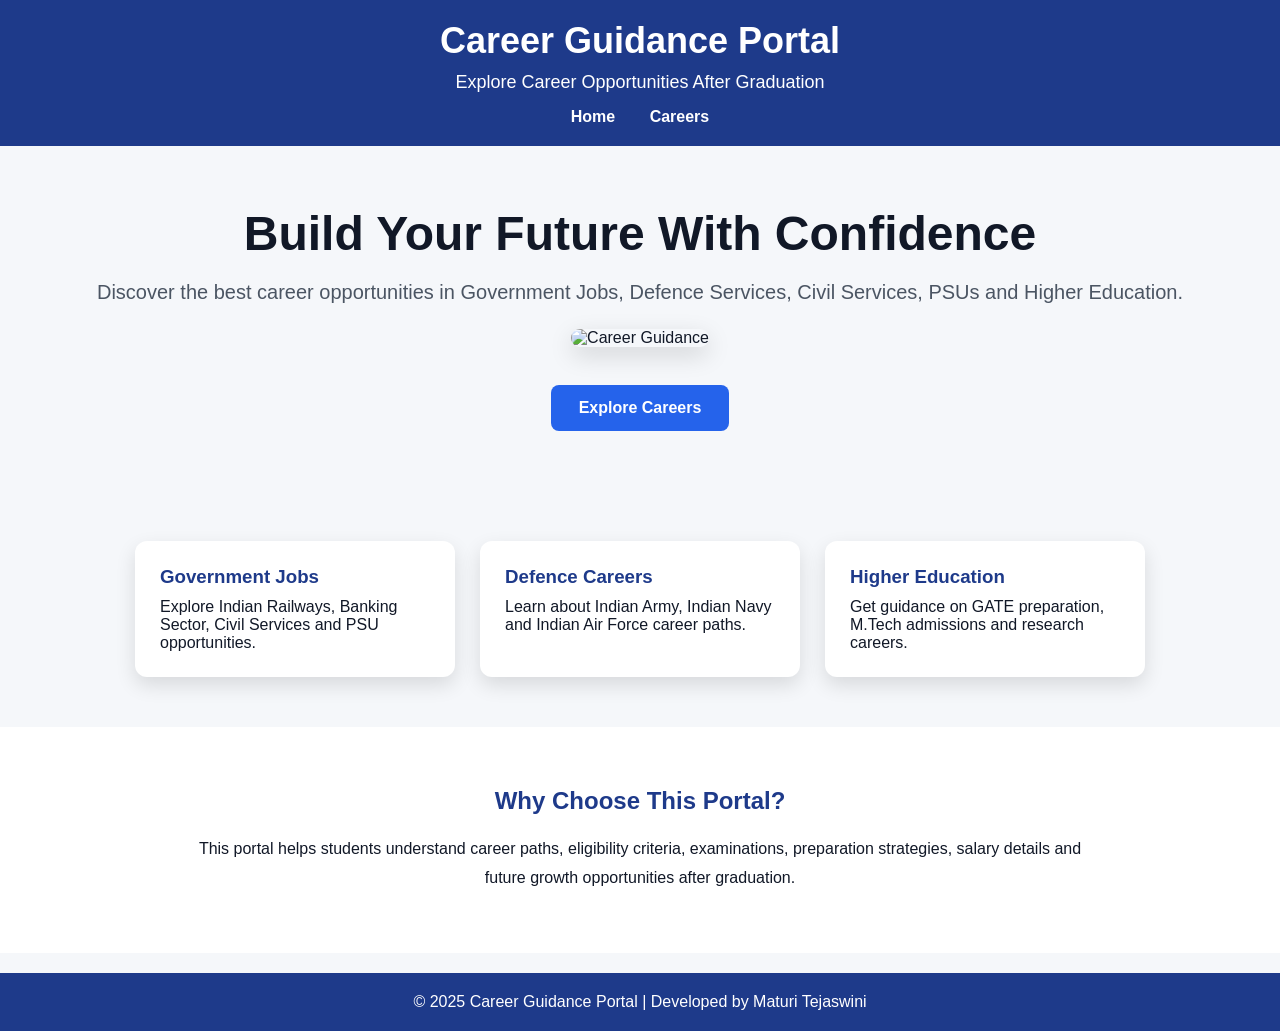
==== index.html @ 8a916ba9 "Add files via upload Initial project upload" ====
<!DOCTYPE html>
<html lang="en">
<head>
    <meta charset="UTF-8">
    <meta name="viewport" content="width=device-width, initial-scale=1.0">
    <title>Career Guidance Portal</title>
    <link rel="stylesheet" href="style.css">
</head>
<body>

<header>
    <h1>Career Guidance Portal</h1>
    <p>Explore Career Opportunities After Graduation</p>

    <nav>
        <a href="index.html">Home</a>
        <a href="careers.html">Careers</a>
    </nav>
</header>

<section class="hero">

    <h2>Build Your Future With Confidence</h2>

    <p>
        Discover the best career opportunities in Government Jobs,
        Defence Services, Civil Services, PSUs and Higher Education.
    </p>

    <img src="images/hero-banner.jpg" alt="Career Guidance" class="hero-img">

    <br><br>

    <a href="careers.html" class="btn">
        Explore Careers
    </a>

</section>

<section class="features">

    <div class="card">
        <h3>Government Jobs</h3>
        <p>
            Explore Indian Railways, Banking Sector,
            Civil Services and PSU opportunities.
        </p>
    </div>

    <div class="card">
        <h3>Defence Careers</h3>
        <p>
            Learn about Indian Army, Indian Navy
            and Indian Air Force career paths.
        </p>
    </div>

    <div class="card">
        <h3>Higher Education</h3>
        <p>
            Get guidance on GATE preparation,
            M.Tech admissions and research careers.
        </p>
    </div>

</section>

<section class="about">

    <h2>Why Choose This Portal?</h2>

    <p>
        This portal helps students understand career paths,
        eligibility criteria, examinations, preparation strategies,
        salary details and future growth opportunities after graduation.
    </p>

</section>

<footer>
    <p>© 2025 Career Guidance Portal | Developed by Maturi Tejaswini</p>
</footer>

</body>
</html>
---- style.css ----
*{
    margin:0;
    padding:0;
    box-sizing:border-box;
    font-family:'Segoe UI',sans-serif;
}

html{
    scroll-behavior:smooth;
}

body{
    background:#f5f7fa;
    color:#111827;
    font-size:16px;
}

header{
    background:#1e3a8a;
    color:white;
    text-align:center;
    padding:20px;
}

header h1{
    font-size:36px;
    margin-bottom:10px;
}

header p{
    font-size:18px;
}

nav{
    margin-top:15px;
}

nav a{
    color:white;
    text-decoration:none;
    margin:0 15px;
    font-weight:bold;
    transition:0.3s;
}

nav a:hover{
    color:#93c5fd;
}

.hero{
    text-align:center;
    padding:60px 20px;
}

.hero h2{
    font-size:48px;
    margin-bottom:20px;
}

.hero p{
    font-size:20px;
    color:#4b5563;
    margin-bottom:25px;
}

.hero-img{
    width:80%;
    max-width:800px;
    border-radius:15px;
    box-shadow:0 8px 25px rgba(0,0,0,0.15);
}

.btn{
    display:inline-block;
    margin-top:20px;
    background:#2563eb;
    color:white;
    padding:14px 28px;
    border-radius:8px;
    text-decoration:none;
    font-weight:bold;
    transition:0.3s;
}

.btn:hover{
    background:#1d4ed8;
    transform:translateY(-2px);
}

.features{
    display:flex;
    justify-content:center;
    flex-wrap:wrap;
    gap:25px;
    padding:50px 20px;
}

.card{
    background:white;
    width:320px;
    padding:25px;
    border-radius:12px;
    box-shadow:0 8px 20px rgba(0,0,0,0.12);
    transition:0.3s;
}

.card:hover{
    transform:translateY(-8px);
}

.card h3{
    color:#1e3a8a;
    margin-bottom:10px;
}

.about{
    background:white;
    text-align:center;
    padding:60px 20px;
}

.about h2{
    color:#1e3a8a;
    margin-bottom:20px;
}

.about p{
    max-width:900px;
    margin:auto;
    line-height:1.8;
}

.career-grid{
    display:grid;
    grid-template-columns:repeat(auto-fit,minmax(280px,1fr));
    gap:25px;
    padding:40px;
}

.career-card{
    background:white;
    border-radius:12px;
    overflow:hidden;
    box-shadow:0 8px 20px rgba(0,0,0,0.12);
    transition:0.3s;
}

.career-card:hover{
    transform:translateY(-8px);
}

.career-card img{
    width:100%;
    height:220px;
    object-fit:cover;
}

.career-card h2{
    padding:15px;
    color:#1e3a8a;
}

.career-card p{
    padding:0 15px 20px;
}

footer{
    background:#1e3a8a;
    color:white;
    text-align:center;
    padding:20px;
    margin-top:20px;
}
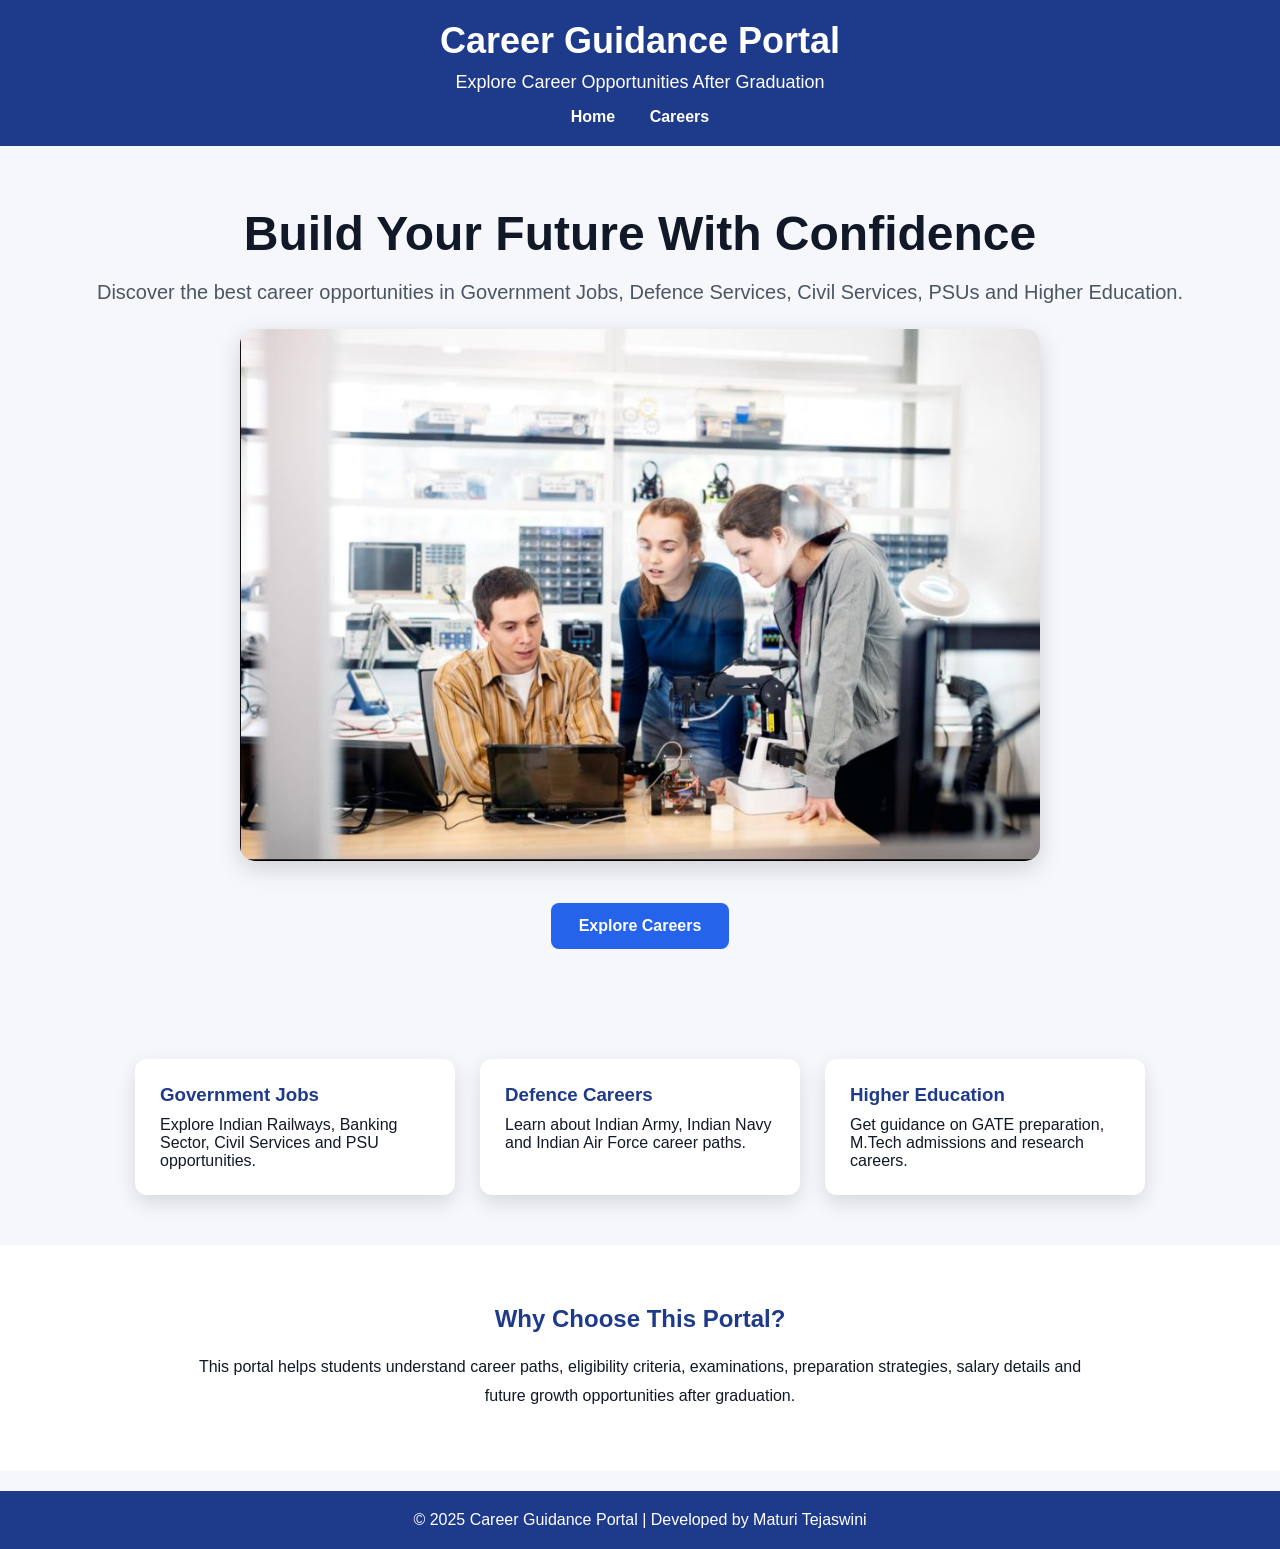
==== commit 8f7834e4: "Fix HTML formatting issues in index.html" ====
--- a/index.html
+++ b/index.html
@@ -27,7 +27,7 @@
         Defence Services, Civil Services, PSUs and Higher Education.
     </p>
 
-    <img src="images/hero-banner.jpg" alt="Career Guidance" class="hero-img">
+    <img src="hero-banner.jpg" alt="Career Guidance" class="hero-img">
 
     <br><br>
 
@@ -82,4 +82,4 @@
 </footer>
 
 </body>
-</html>+</html>
